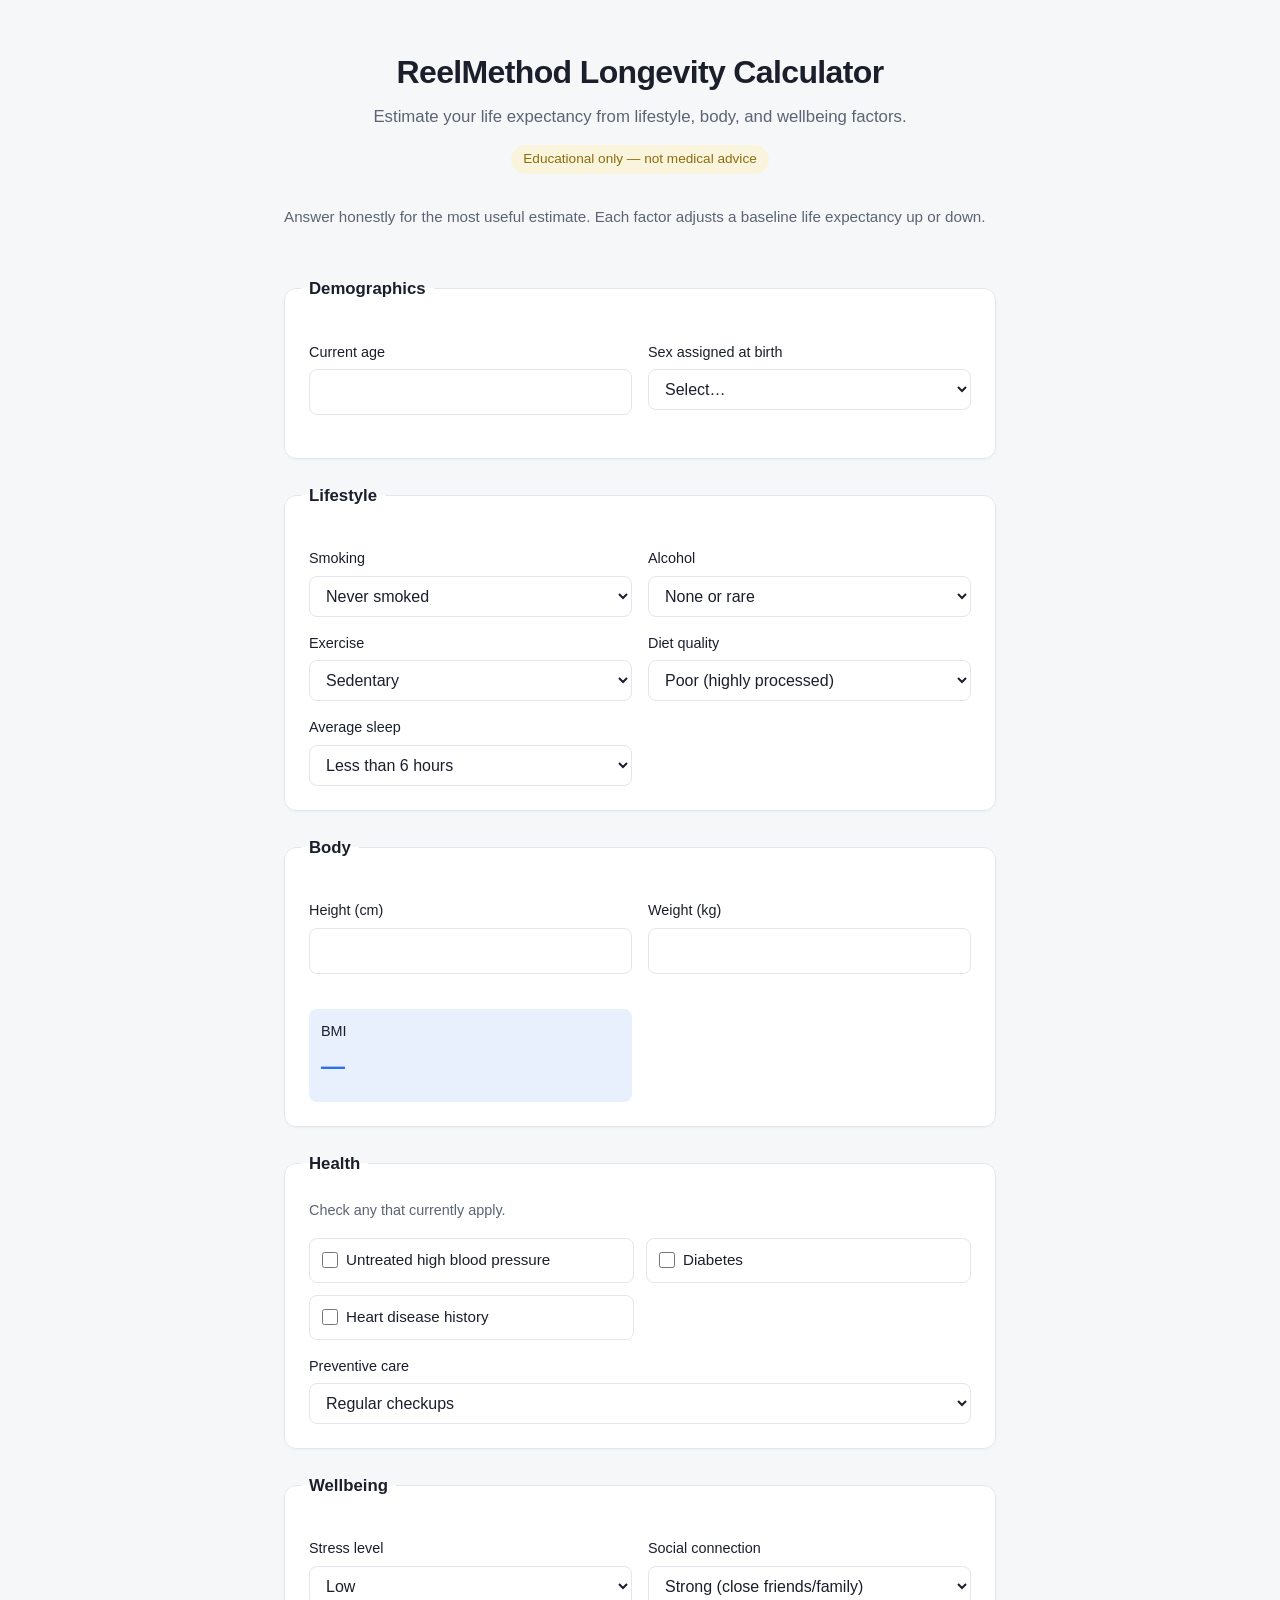
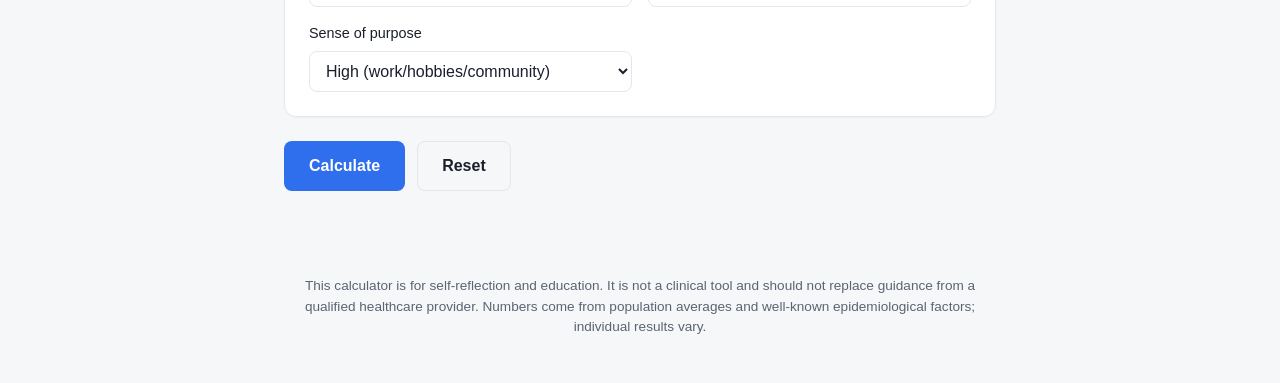
==== index.html @ 4880b8a3 "Add longevity calculator web app Single-page static site (HTML + CSS + vanilla JS, no build step) th" ====
<!DOCTYPE html>
<html lang="en">
<head>
  <meta charset="UTF-8" />
  <meta name="viewport" content="width=device-width, initial-scale=1.0" />
  <title>ReelMethod Longevity Calculator</title>
  <meta name="description" content="An educational longevity estimator based on common lifestyle and health factors." />
  <link rel="stylesheet" href="styles.css" />
</head>
<body>
  <header class="site-header">
    <div class="container">
      <h1>ReelMethod Longevity Calculator</h1>
      <p class="tagline">Estimate your life expectancy from lifestyle, body, and wellbeing factors.</p>
      <p class="disclaimer-pill" role="note">Educational only &mdash; not medical advice</p>
    </div>
  </header>

  <main class="container">
    <form id="longevity-form" novalidate aria-describedby="form-intro">
      <p id="form-intro" class="form-intro">
        Answer honestly for the most useful estimate. Each factor adjusts a baseline life expectancy up or down.
      </p>

      <fieldset class="card">
        <legend>Demographics</legend>
        <div class="grid">
          <label class="field">
            <span>Current age</span>
            <input type="number" name="age" min="0" max="120" step="1" required inputmode="numeric" />
            <small class="error" data-error-for="age"></small>
          </label>
          <label class="field">
            <span>Sex assigned at birth</span>
            <select name="sex" required>
              <option value="">Select&hellip;</option>
              <option value="female">Female</option>
              <option value="male">Male</option>
            </select>
            <small class="error" data-error-for="sex"></small>
          </label>
        </div>
      </fieldset>

      <fieldset class="card">
        <legend>Lifestyle</legend>
        <div class="grid">
          <label class="field">
            <span>Smoking</span>
            <select name="smoking" required>
              <option value="never">Never smoked</option>
              <option value="former">Former smoker (quit &gt;1 yr ago)</option>
              <option value="light">Current light smoker</option>
              <option value="heavy">Current heavy smoker</option>
            </select>
          </label>
          <label class="field">
            <span>Alcohol</span>
            <select name="alcohol" required>
              <option value="none">None or rare</option>
              <option value="light">Light (a few drinks/week)</option>
              <option value="moderate">Moderate (daily drink)</option>
              <option value="heavy">Heavy (multiple/day)</option>
            </select>
          </label>
          <label class="field">
            <span>Exercise</span>
            <select name="exercise" required>
              <option value="sedentary">Sedentary</option>
              <option value="light">Light activity</option>
              <option value="moderate">Moderate (3-4x/week)</option>
              <option value="vigorous">Vigorous regular (5+/week)</option>
            </select>
          </label>
          <label class="field">
            <span>Diet quality</span>
            <select name="diet" required>
              <option value="poor">Poor (highly processed)</option>
              <option value="average">Average (mixed)</option>
              <option value="good">Good (whole foods, plant-forward)</option>
            </select>
          </label>
          <label class="field">
            <span>Average sleep</span>
            <select name="sleep" required>
              <option value="short">Less than 6 hours</option>
              <option value="ideal">7-9 hours</option>
              <option value="long">More than 10 hours</option>
            </select>
          </label>
        </div>
      </fieldset>

      <fieldset class="card">
        <legend>Body</legend>
        <div class="grid">
          <label class="field">
            <span>Height (cm)</span>
            <input type="number" name="height" min="80" max="250" step="0.1" required inputmode="decimal" />
            <small class="error" data-error-for="height"></small>
          </label>
          <label class="field">
            <span>Weight (kg)</span>
            <input type="number" name="weight" min="20" max="400" step="0.1" required inputmode="decimal" />
            <small class="error" data-error-for="weight"></small>
          </label>
          <div class="field bmi-display" aria-live="polite">
            <span>BMI</span>
            <output id="bmi-output">&mdash;</output>
            <small id="bmi-category"></small>
          </div>
        </div>
      </fieldset>

      <fieldset class="card">
        <legend>Health</legend>
        <p class="hint">Check any that currently apply.</p>
        <div class="checkbox-grid">
          <label class="checkbox">
            <input type="checkbox" name="conditions" value="hypertension" />
            <span>Untreated high blood pressure</span>
          </label>
          <label class="checkbox">
            <input type="checkbox" name="conditions" value="diabetes" />
            <span>Diabetes</span>
          </label>
          <label class="checkbox">
            <input type="checkbox" name="conditions" value="heart" />
            <span>Heart disease history</span>
          </label>
        </div>
        <label class="field">
          <span>Preventive care</span>
          <select name="preventive" required>
            <option value="regular">Regular checkups</option>
            <option value="occasional">Occasional</option>
            <option value="none">None</option>
          </select>
        </label>
      </fieldset>

      <fieldset class="card">
        <legend>Wellbeing</legend>
        <div class="grid">
          <label class="field">
            <span>Stress level</span>
            <select name="stress" required>
              <option value="low">Low</option>
              <option value="moderate">Moderate</option>
              <option value="high">High &amp; chronic</option>
            </select>
          </label>
          <label class="field">
            <span>Social connection</span>
            <select name="social" required>
              <option value="strong">Strong (close friends/family)</option>
              <option value="moderate">Moderate</option>
              <option value="isolated">Isolated</option>
            </select>
          </label>
          <label class="field">
            <span>Sense of purpose</span>
            <select name="purpose" required>
              <option value="high">High (work/hobbies/community)</option>
              <option value="low">Low or unclear</option>
            </select>
          </label>
        </div>
      </fieldset>

      <div class="actions">
        <button type="submit" class="btn btn-primary">Calculate</button>
        <button type="reset" class="btn btn-ghost">Reset</button>
      </div>
    </form>

    <section id="results" class="results card hidden" aria-live="polite" tabindex="-1">
      <header class="results-header">
        <p class="results-label">Estimated life expectancy</p>
        <p class="results-value"><span id="estimate">&mdash;</span> <span class="unit">years</span></p>
        <p class="results-sub"><span id="years-remaining">&mdash;</span> years remaining from your current age</p>
      </header>

      <div class="breakdown">
        <h2>What's moving the needle</h2>
        <ul id="factor-list" class="factor-list"></ul>
      </div>

      <button type="button" id="recalc" class="btn btn-ghost">Recalculate</button>
    </section>
  </main>

  <footer class="site-footer">
    <div class="container">
      <p>
        This calculator is for self-reflection and education. It is not a clinical tool and should not replace
        guidance from a qualified healthcare provider. Numbers come from population averages and well-known
        epidemiological factors; individual results vary.
      </p>
    </div>
  </footer>

  <script src="script.js"></script>
</body>
</html>
---- styles.css ----
:root {
  --bg: #f6f7f9;
  --surface: #ffffff;
  --text: #1a1f2b;
  --text-muted: #5b6473;
  --border: #e3e6ec;
  --accent: #2f6fed;
  --accent-soft: #e8f0fe;
  --positive: #1b8754;
  --positive-soft: #e6f4ec;
  --negative: #c43d3d;
  --negative-soft: #fbe9e9;
  --neutral: #8a6d10;
  --neutral-soft: #fbf4dc;
  --shadow-sm: 0 1px 2px rgba(20, 25, 40, 0.04);
  --shadow-md: 0 6px 24px rgba(20, 25, 40, 0.08);
  --radius: 12px;
  --radius-sm: 8px;
  --space-1: 4px;
  --space-2: 8px;
  --space-3: 12px;
  --space-4: 16px;
  --space-5: 24px;
  --space-6: 32px;
  --space-7: 48px;
}

@media (prefers-color-scheme: dark) {
  :root {
    --bg: #0f1218;
    --surface: #181c24;
    --text: #e8ebf1;
    --text-muted: #a0a8b8;
    --border: #2a2f3a;
    --accent: #6b9cff;
    --accent-soft: #1e2a44;
    --positive: #4cc38a;
    --positive-soft: #173025;
    --negative: #f08585;
    --negative-soft: #311c1c;
    --neutral: #d9b85b;
    --neutral-soft: #2c2616;
    --shadow-sm: 0 1px 2px rgba(0, 0, 0, 0.3);
    --shadow-md: 0 6px 24px rgba(0, 0, 0, 0.4);
  }
}

* {
  box-sizing: border-box;
}

html {
  scroll-behavior: smooth;
}

body {
  margin: 0;
  font-family: -apple-system, BlinkMacSystemFont, "Segoe UI", Roboto, Oxygen, Ubuntu,
    Cantarell, "Helvetica Neue", sans-serif;
  font-size: 16px;
  line-height: 1.5;
  color: var(--text);
  background: var(--bg);
  -webkit-font-smoothing: antialiased;
}

.container {
  max-width: 760px;
  margin: 0 auto;
  padding: 0 var(--space-5);
}

.site-header {
  padding: var(--space-7) 0 var(--space-6);
  text-align: center;
}

.site-header h1 {
  margin: 0 0 var(--space-2);
  font-size: 2rem;
  letter-spacing: -0.02em;
}

.tagline {
  margin: 0 0 var(--space-4);
  color: var(--text-muted);
  font-size: 1.05rem;
}

.disclaimer-pill {
  display: inline-block;
  margin: 0;
  padding: 4px 12px;
  background: var(--neutral-soft);
  color: var(--neutral);
  border-radius: 999px;
  font-size: 0.85rem;
  font-weight: 500;
}

.form-intro {
  color: var(--text-muted);
  margin: 0 0 var(--space-5);
  font-size: 0.95rem;
}

form {
  display: flex;
  flex-direction: column;
  gap: var(--space-5);
}

.card {
  background: var(--surface);
  border: 1px solid var(--border);
  border-radius: var(--radius);
  padding: var(--space-5);
  margin: 0;
  box-shadow: var(--shadow-sm);
}

fieldset.card {
  display: block;
}

legend {
  font-size: 1.05rem;
  font-weight: 600;
  padding: 0 var(--space-2);
  margin-left: calc(-1 * var(--space-2));
  color: var(--text);
}

.hint {
  margin: 0 0 var(--space-3);
  color: var(--text-muted);
  font-size: 0.9rem;
}

.grid {
  display: grid;
  grid-template-columns: repeat(auto-fit, minmax(220px, 1fr));
  gap: var(--space-4);
  margin-top: var(--space-4);
}

.field {
  display: flex;
  flex-direction: column;
  gap: 6px;
}

.field > span {
  font-size: 0.9rem;
  font-weight: 500;
  color: var(--text);
}

.field input,
.field select {
  font: inherit;
  color: var(--text);
  background: var(--surface);
  border: 1px solid var(--border);
  border-radius: var(--radius-sm);
  padding: 10px 12px;
  width: 100%;
  transition: border-color 0.15s, box-shadow 0.15s;
}

.field input:focus,
.field select:focus {
  outline: none;
  border-color: var(--accent);
  box-shadow: 0 0 0 3px var(--accent-soft);
}

.field input[aria-invalid="true"] {
  border-color: var(--negative);
}

.error {
  color: var(--negative);
  font-size: 0.8rem;
  min-height: 1em;
}

.bmi-display {
  background: var(--accent-soft);
  border-radius: var(--radius-sm);
  padding: var(--space-3);
  align-items: flex-start;
}

.bmi-display output {
  font-size: 1.5rem;
  font-weight: 600;
  color: var(--accent);
}

.bmi-display small {
  color: var(--text-muted);
  font-size: 0.85rem;
}

.checkbox-grid {
  display: grid;
  grid-template-columns: repeat(auto-fit, minmax(220px, 1fr));
  gap: var(--space-3);
  margin-top: var(--space-4);
  margin-bottom: var(--space-4);
}

.checkbox {
  display: flex;
  align-items: center;
  gap: var(--space-2);
  padding: 10px 12px;
  border: 1px solid var(--border);
  border-radius: var(--radius-sm);
  cursor: pointer;
  transition: background 0.15s, border-color 0.15s;
}

.checkbox:hover {
  background: var(--accent-soft);
  border-color: var(--accent);
}

.checkbox input {
  margin: 0;
  width: 16px;
  height: 16px;
  accent-color: var(--accent);
}

.checkbox span {
  font-size: 0.95rem;
}

.actions {
  display: flex;
  gap: var(--space-3);
  flex-wrap: wrap;
}

.btn {
  font: inherit;
  font-weight: 600;
  padding: 12px 24px;
  border-radius: var(--radius-sm);
  border: 1px solid transparent;
  cursor: pointer;
  transition: transform 0.05s, background 0.15s, border-color 0.15s;
}

.btn:active {
  transform: translateY(1px);
}

.btn-primary {
  background: var(--accent);
  color: white;
}

.btn-primary:hover {
  background: #2660d4;
}

.btn-ghost {
  background: transparent;
  color: var(--text);
  border-color: var(--border);
}

.btn-ghost:hover {
  background: var(--accent-soft);
  border-color: var(--accent);
}

.results {
  margin-top: var(--space-6);
  padding: var(--space-6);
  box-shadow: var(--shadow-md);
}

.results.hidden {
  display: none;
}

.results-header {
  text-align: center;
  margin-bottom: var(--space-6);
}

.results-label {
  margin: 0 0 var(--space-2);
  color: var(--text-muted);
  font-size: 0.95rem;
  text-transform: uppercase;
  letter-spacing: 0.06em;
}

.results-value {
  margin: 0 0 var(--space-2);
  font-size: 3.5rem;
  font-weight: 700;
  color: var(--accent);
  line-height: 1;
  letter-spacing: -0.03em;
}

.results-value .unit {
  font-size: 1.25rem;
  color: var(--text-muted);
  font-weight: 500;
}

.results-sub {
  margin: 0;
  color: var(--text-muted);
}

.breakdown h2 {
  font-size: 1.05rem;
  margin: 0 0 var(--space-3);
}

.factor-list {
  list-style: none;
  padding: 0;
  margin: 0 0 var(--space-5);
  display: flex;
  flex-direction: column;
  gap: var(--space-2);
}

.factor {
  display: flex;
  justify-content: space-between;
  align-items: center;
  gap: var(--space-3);
  padding: 10px 14px;
  border-radius: var(--radius-sm);
  border: 1px solid var(--border);
  background: var(--surface);
}

.factor-name {
  font-weight: 500;
}

.factor-note {
  display: block;
  font-size: 0.85rem;
  color: var(--text-muted);
  margin-top: 2px;
}

.factor-delta {
  font-weight: 700;
  font-variant-numeric: tabular-nums;
  white-space: nowrap;
  padding: 2px 10px;
  border-radius: 999px;
  font-size: 0.9rem;
}

.factor.positive {
  border-color: var(--positive);
  background: var(--positive-soft);
}

.factor.positive .factor-delta {
  background: var(--positive);
  color: white;
}

.factor.negative {
  border-color: var(--negative);
  background: var(--negative-soft);
}

.factor.negative .factor-delta {
  background: var(--negative);
  color: white;
}

.factor.neutral .factor-delta {
  background: var(--border);
  color: var(--text-muted);
}

.site-footer {
  margin-top: var(--space-7);
  padding: var(--space-5) 0 var(--space-6);
  color: var(--text-muted);
  font-size: 0.85rem;
  text-align: center;
}

@media (max-width: 480px) {
  .site-header {
    padding: var(--space-5) 0 var(--space-4);
  }
  .site-header h1 {
    font-size: 1.6rem;
  }
  .results-value {
    font-size: 2.75rem;
  }
  .results {
    padding: var(--space-5);
  }
  .actions {
    flex-direction: column;
  }
  .actions .btn {
    width: 100%;
  }
}
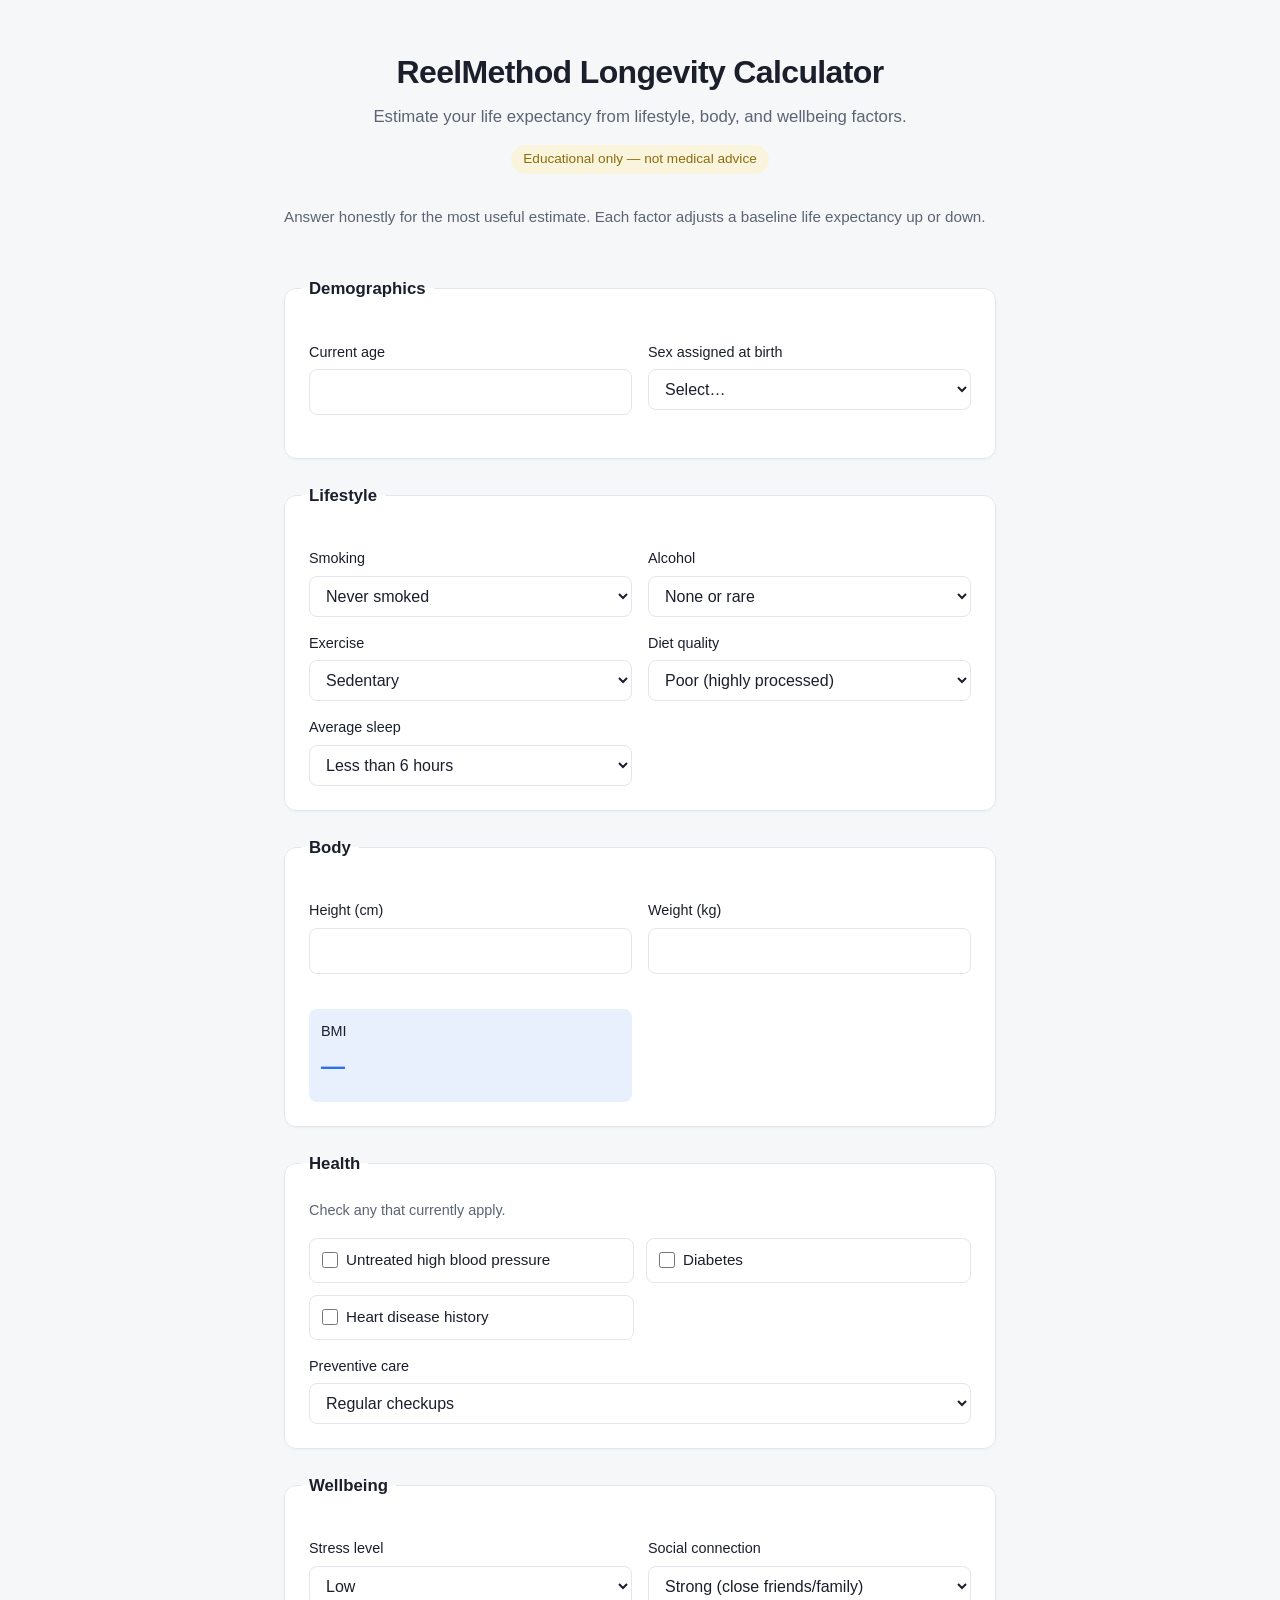
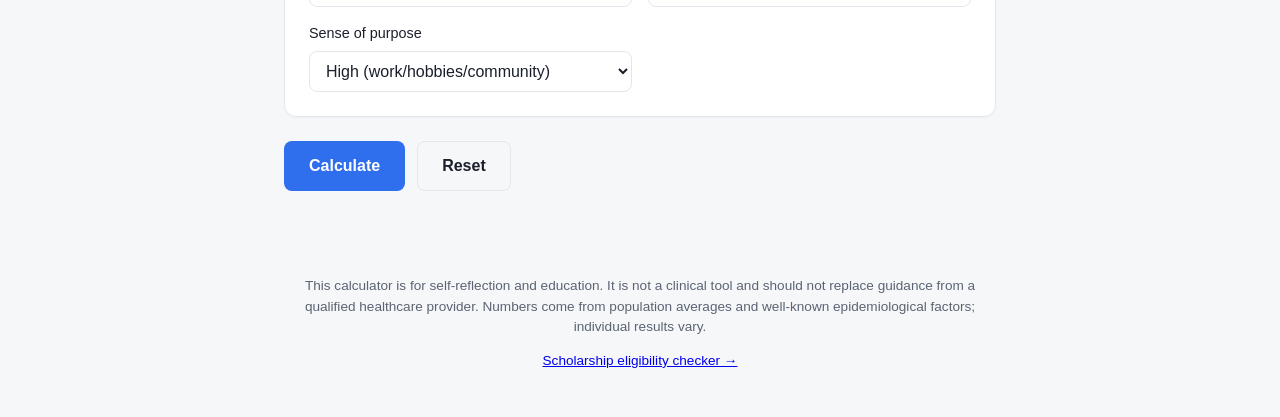
==== commit 320dd642: "Add scholarship eligibility checker page Add an interactive, self-service eligibility checker styled" ====
--- a/index.html
+++ b/index.html
@@ -197,6 +197,7 @@
         guidance from a qualified healthcare provider. Numbers come from population averages and well-known
         epidemiological factors; individual results vary.
       </p>
+      <p><a href="scholarship.html">Scholarship eligibility checker &rarr;</a></p>
     </div>
   </footer>
 
--- a/styles.css
+++ b/styles.css
@@ -419,3 +419,119 @@
     width: 100%;
   }
 }
+
+/* ── Scholarship eligibility checker ───────────────────────────────── */
+
+a.btn {
+  text-decoration: none;
+  display: inline-flex;
+  align-items: center;
+  justify-content: center;
+}
+
+a.btn[aria-disabled="true"] {
+  opacity: 0.55;
+  cursor: not-allowed;
+  pointer-events: none;
+}
+
+.keydates {
+  margin-bottom: var(--space-5);
+}
+
+.keydates-grid {
+  display: grid;
+  grid-template-columns: repeat(auto-fit, minmax(160px, 1fr));
+  gap: var(--space-4);
+}
+
+.keydate {
+  display: flex;
+  flex-direction: column;
+  gap: 2px;
+}
+
+.keydate-label {
+  font-size: 0.8rem;
+  text-transform: uppercase;
+  letter-spacing: 0.05em;
+  color: var(--text-muted);
+}
+
+.keydate-value {
+  font-size: 1.1rem;
+}
+
+.keydate-note {
+  font-size: 0.85rem;
+  font-weight: 600;
+  color: var(--accent);
+}
+
+.verdict {
+  text-align: center;
+  padding: var(--space-5);
+  border-radius: var(--radius);
+  border: 1px solid var(--border);
+  margin-bottom: var(--space-6);
+}
+
+.verdict.eligible {
+  background: var(--positive-soft);
+  border-color: var(--positive);
+}
+
+.verdict.ineligible {
+  background: var(--negative-soft);
+  border-color: var(--negative);
+}
+
+.verdict-icon {
+  display: inline-flex;
+  align-items: center;
+  justify-content: center;
+  width: 48px;
+  height: 48px;
+  border-radius: 999px;
+  font-size: 1.5rem;
+  font-weight: 700;
+  color: white;
+  margin-bottom: var(--space-2);
+}
+
+.verdict.eligible .verdict-icon {
+  background: var(--positive);
+}
+
+.verdict.ineligible .verdict-icon {
+  background: var(--negative);
+}
+
+.verdict-title {
+  margin: 0 0 var(--space-1);
+  font-size: 1.3rem;
+  font-weight: 700;
+}
+
+.verdict-sub {
+  margin: 0;
+  color: var(--text-muted);
+}
+
+.next-steps {
+  margin-top: var(--space-5);
+}
+
+.next-steps h2 {
+  font-size: 1.05rem;
+  margin: 0 0 var(--space-3);
+}
+
+.steps {
+  margin: 0 0 var(--space-5);
+  padding-left: var(--space-5);
+  display: flex;
+  flex-direction: column;
+  gap: var(--space-2);
+  color: var(--text);
+}
